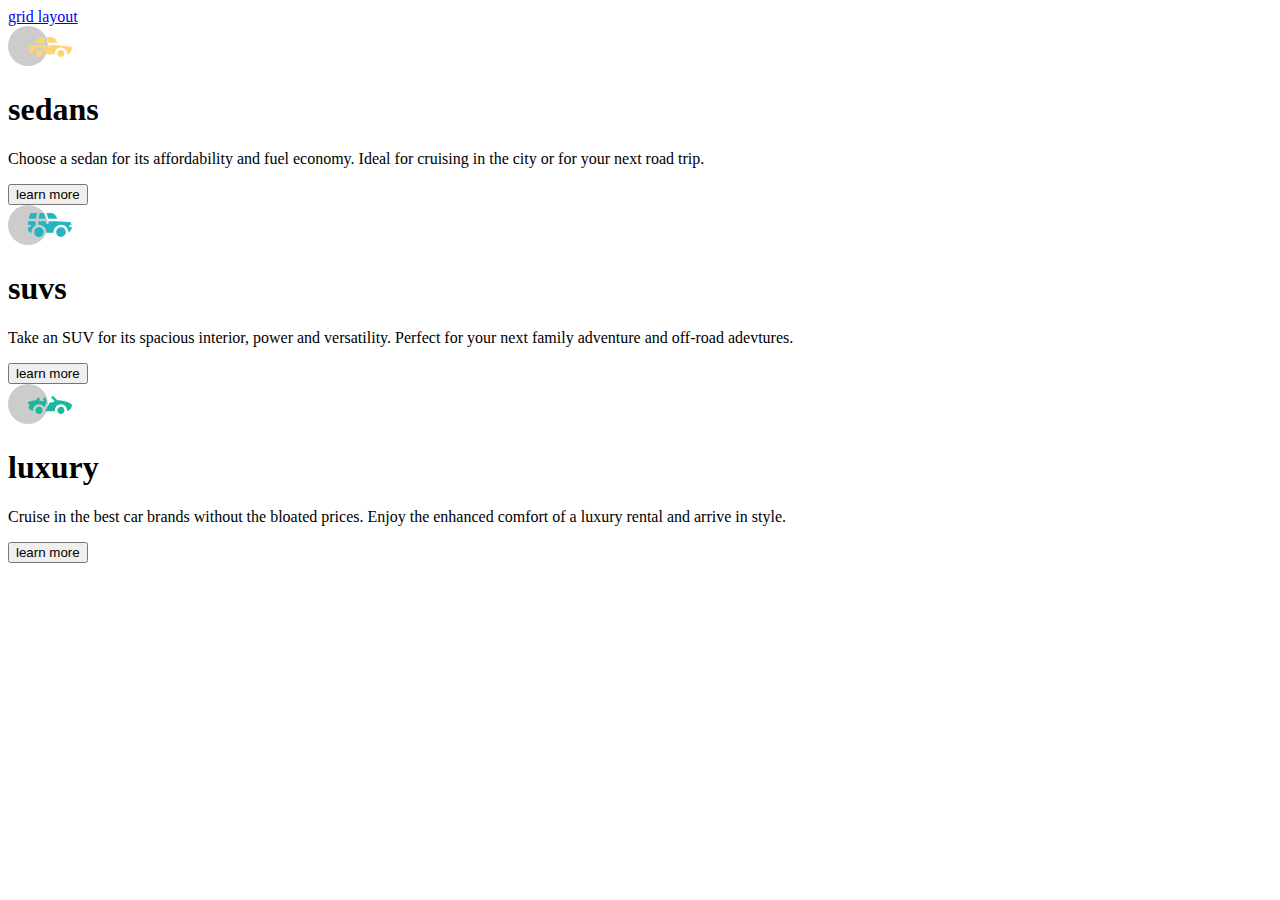
==== index.html @ 364181a1 "completed mark up of index.html" ====
<!DOCTYPE html>
<html lang="en">
<head>
    <meta charset="UTF-8">
    <meta http-equiv="X-UA-Compatible" content="IE=edge">
    <meta name="viewport" content="width=device-width, initial-scale=1.0">
    <link rel="shortcut icon" href="./assets/favicon.png" type="image/x-icon">
    <link rel="stylesheet" href="style.css">
    <!-- <link href="https://fonts.googleapis.com/css2?family=Big+Shoulders+Display:wght@700&family=Lexend+Deca&display=swap" rel="stylesheet"> -->
    <title>Flexbox Layout</title>
</head>
<body>
    <header>
            <nav>
                <a href="grid.html">grid layout
                    <Span></Span>
                </a>
            </nav>
        </header>
        <main>
            <section class="flex-container">
                <article class="flex-item sedan">
                    <img src="./assets/icon-sedans.svg" class="card-image" alt="picture of sedan vehicle">
                    <div class="card-title">
                        <h1 class="capitalize">sedans</h1>
                    </div>
                    <div class="card-content">
                        <p>Choose a sedan for its affordability and fuel economy. Ideal for cruising in the city or for your next road trip.</p>
                    </div>
                    <div class="card-cta">
                        <button class="sedan-btn btn">learn more</button>
                    </div> 
                </article>
                <article class="flex-item suv">
                    <img src="./assets/icon-suvs.svg" class="card-image" alt="picture of suv vehicle">
                    <div class="card-title">
                        <h1 class="capitalize">suvs</h1>
                    </div>
                    <div class="card-content">
                        <p>Take an SUV for its spacious interior, power and versatility. Perfect for your next family adventure and off-road adevtures.</p>
                    </div>
                    <div class="card-cta">
                        <button class="suv-btn btn">learn more</button>
                    </div>
                </article>
                <article class="flex-item luxury">
                    <img src="./assets/icon-luxury.svg" class="card-image" alt="picture of luxury vehicle">
                    <div class="card-title">
                        <h1 class="capitalize">luxury</h1>
                    </div>
                    <div class="card-content">
                        <p>Cruise in the best car brands without the bloated prices. Enjoy the enhanced comfort of a luxury rental and arrive in style.</p>
                    </div>
                    <div class="card-cta">
                        <button class="luxury-btn btn">learn more</button>
                    </div>
                </article>
            </section>
        </main>
</body>
</html>
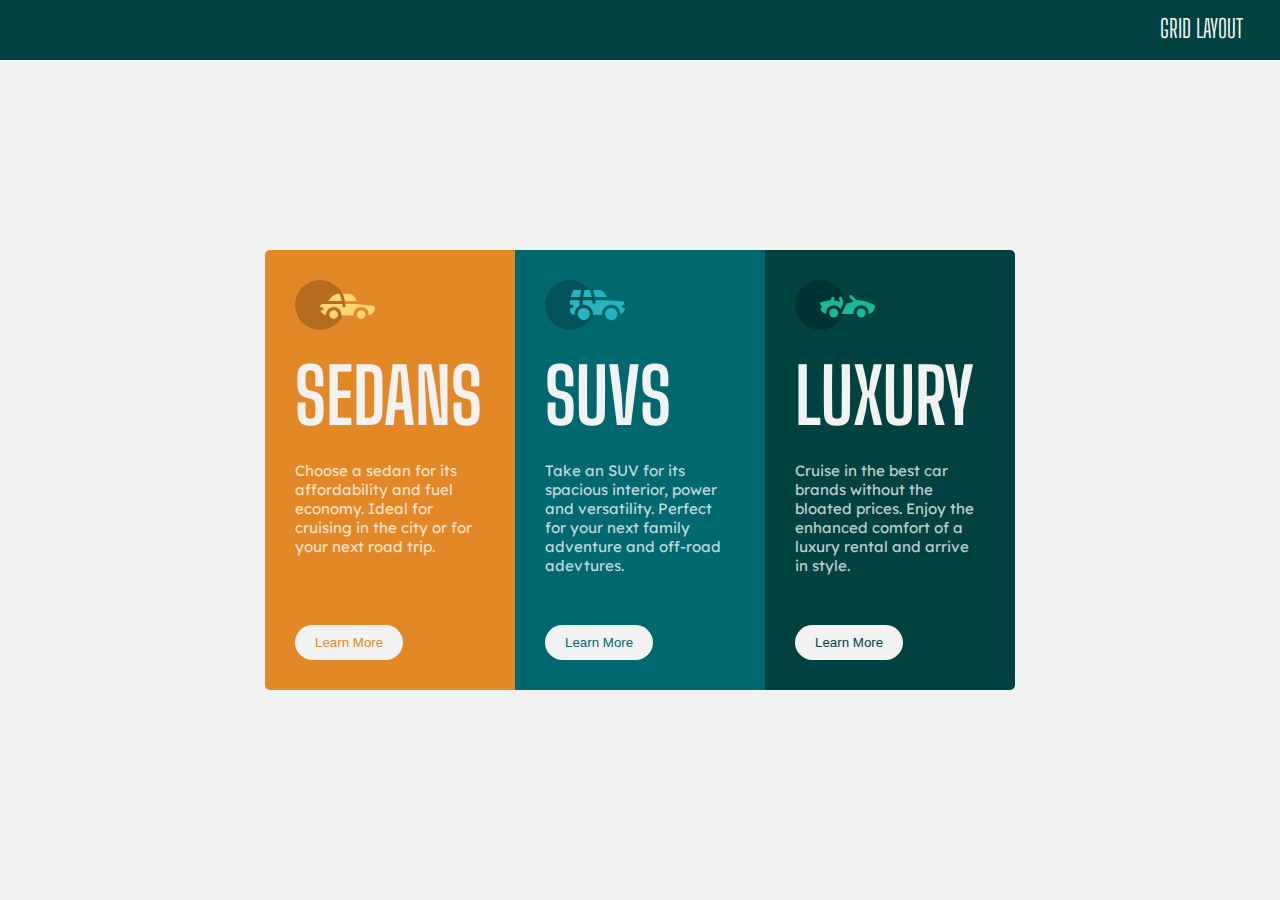
==== commit b605df9d: "completed styling for index.html" ====
--- a/index.html
+++ b/index.html
@@ -5,7 +5,7 @@
     <meta http-equiv="X-UA-Compatible" content="IE=edge">
     <meta name="viewport" content="width=device-width, initial-scale=1.0">
     <link rel="shortcut icon" href="./assets/favicon.png" type="image/x-icon">
-    <link rel="stylesheet" href="style.css">
+    <link rel="stylesheet" href="./css/style.css">
     <!-- <link href="https://fonts.googleapis.com/css2?family=Big+Shoulders+Display:wght@700&family=Lexend+Deca&display=swap" rel="stylesheet"> -->
     <title>Flexbox Layout</title>
 </head>
--- a/css/style.css
+++ b/css/style.css
@@ -0,0 +1,174 @@
+@import url('https://fonts.googleapis.com/css2?family=Big+Shoulders+Display:wght@700&family=Lexend+Deca&display=swap');
+
+*{
+    margin: 0;
+    padding: 0;
+    box-sizing: border-box;
+}
+
+body{
+    background-color: hsl(0, 0%, 95%);
+    min-height: 100vh;
+    font-family: 'Lexend Deca', sans-serif;
+    font-size: 15px;
+}
+
+header{
+   height: 60px;
+   background-color: hsl(179, 100%, 13%);
+   position: fixed;
+   z-index: 10;
+   right: 0;
+   left: 0;
+   font-family: 'Big Shoulders Display', cursive;
+}
+
+nav{
+    width: 95%;
+    max-width: 1440px;
+    min-width: 375px;
+    height: inherit;
+    margin: 0 auto;
+    display:flex;
+    justify-content: flex-end;
+    align-items: center;
+    padding: 5px 5px;
+}
+
+nav a{
+    text-decoration: none;
+    text-transform: uppercase;
+    font-size: 25px;
+    color:hsl(0, 0%, 95%);
+    border-bottom-style: solid;
+    border-bottom-width: 0;
+    border-bottom-color: transparent;
+    transition: ease-in .2s;
+}
+
+nav a:hover{
+    color:hsl(31, 77%, 52%)
+}
+
+nav a span{
+    display: block;
+    background-color:hsl(0, 0%, 95%);;
+    width: 0;
+    height: 2px;
+    margin-top: 2px;
+    transition: ease-in 0.4s;
+}
+
+nav a:hover span{
+    width: 98px;
+}
+
+main{
+    max-width: 1440px;
+    min-width: 375px;
+    min-height: inherit;
+    padding: 80px 20px 40px;
+    display: flex;
+    align-items: center;
+    justify-content: center;
+}
+
+section{
+    display: flex;
+    border-radius: 5px;
+    overflow: hidden;
+    justify-content: center;
+}
+
+
+
+.flex-item{
+ padding: 30px;
+display: flex;
+flex-direction: column;
+flex: 1;
+max-width: 250px;
+}
+
+
+.card-image{
+    width: 80px;
+    height: auto;
+}
+
+.card-title{
+    font-size: 38px;
+    color: hsl(0, 0%, 95%);
+    font-family: 'Big Shoulders Display', cursive;
+}
+
+.capitalize{
+    text-transform: uppercase;
+}
+
+.card-content{
+    flex-grow: 1;
+    color: hsla(0, 0%, 100%, 0.75);
+}
+
+.card-image, .card-title{
+    margin-bottom: 20px;
+}
+
+.sedan{
+    background-color: hsl(31, 77%, 52%);
+}
+
+.suv{
+    background-color: hsl(184, 100%, 22%);
+}
+
+.luxury{
+    background-color: hsl(179, 100%, 13%);
+}
+
+.card-cta{
+    width: 100%;
+    justify-self: flex-end;
+    margin-top: 50px;
+  
+}
+
+.btn{
+    padding: 10px 20px;
+    border-radius: 20px;
+    outline: none;
+    border: none;
+    background-color: hsl(0, 0%, 95%);
+    text-transform: capitalize;
+    cursor: pointer;
+    transition: ease-in .2s;
+}
+
+.sedan-btn{
+    color: hsl(31, 77%, 52%);
+}
+
+.suv-btn{
+    color: hsl(184, 100%, 22%);
+}
+
+.luxury-btn{
+    color: hsl(179, 100%, 13%);
+}
+
+.btn:active, .btn:hover{
+    background-color: transparent;
+    border: solid 2px hsl(0, 0%, 95%);
+    color: hsl(0, 0%, 95%)
+} 
+
+@media(max-width:600px){
+    section{
+        flex-direction: column;
+    }
+
+    .flex-item{
+        width: 100%;
+    }
+}